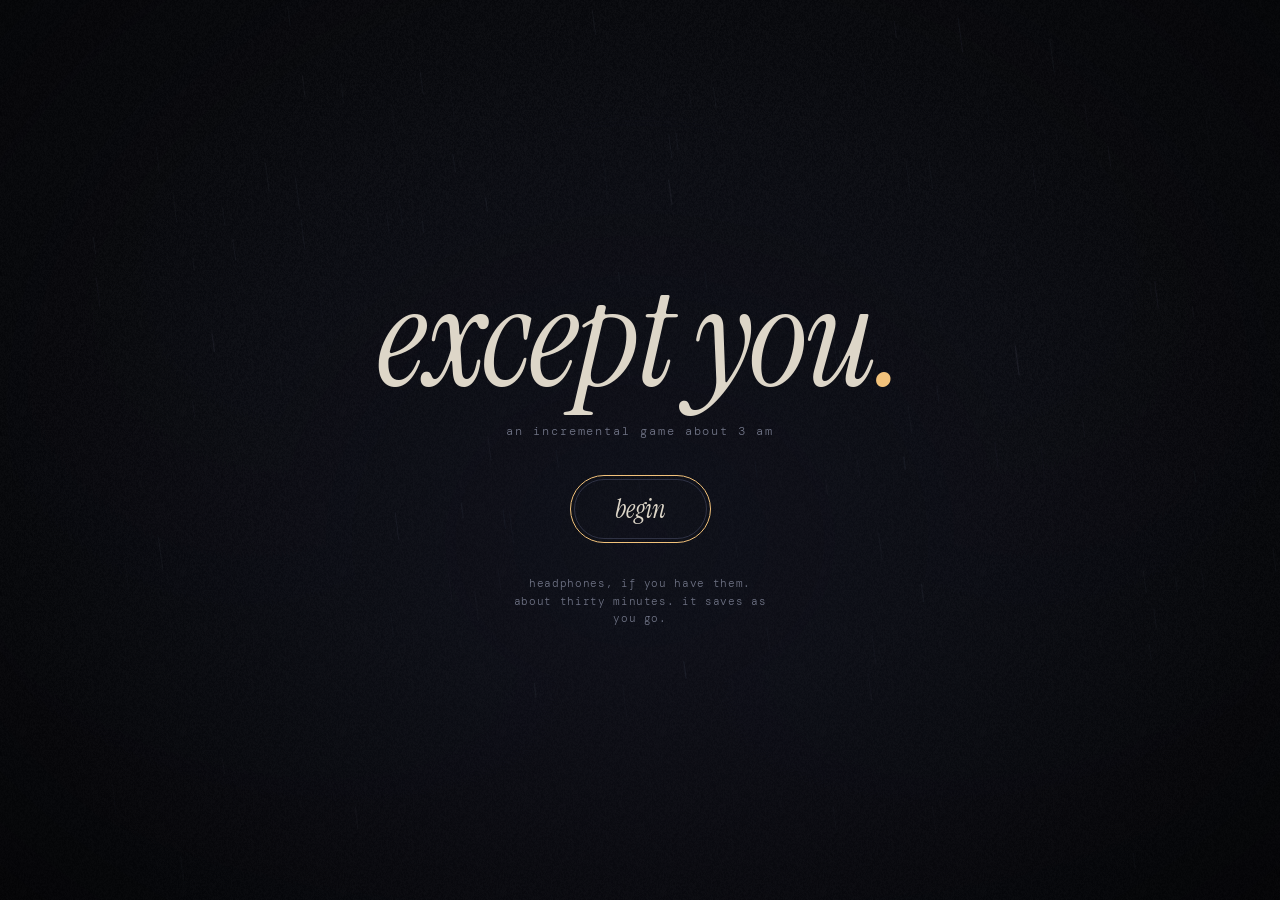
==== index.html @ 3e585eaa "Add "except you.", an incremental game about 3 am A story-driven incremental in four acts across one" ====
<!doctype html>
<html lang="en">
<head>
<meta charset="utf-8">
<meta name="viewport" content="width=device-width, initial-scale=1, viewport-fit=cover">
<!-- build:head -->
<title>except you.</title>
<meta name="claude:viewport-fit-sides" content="cover">
<meta name="description" content="an incremental game about 3 am, the building across the street, and trying to get back to silence.">
<meta name="theme-color" content="#07080d">
<link rel="preconnect" href="https://fonts.googleapis.com">
<link rel="preconnect" href="https://fonts.gstatic.com" crossorigin>
<link rel="stylesheet" href="https://fonts.googleapis.com/css2?family=DM+Mono:wght@300;400;500&family=Instrument+Serif:ital@0;1&family=Spectral:ital,wght@0,300;0,400;1,300;1,400&display=swap">
<link rel="stylesheet" href="css/style.css">
<!-- /build:head -->
</head>
<body>
<!-- build:body -->
<canvas id="bg" aria-hidden="true"></canvas>
<div id="drift" aria-hidden="true"></div>
<div class="vignette" aria-hidden="true"></div>

<div id="app" class="app" hidden>
  <header class="topbar">
    <div class="clock" id="clock">3:07 am</div>
    <div class="mini" id="mini" aria-hidden="true"></div>
    <div class="top-actions">
      <button type="button" id="btn-sound" class="quiet-btn" aria-pressed="true">sound on</button>
      <button type="button" id="btn-menu" class="quiet-btn" aria-expanded="false" aria-controls="menu">menu</button>
    </div>
  </header>

  <main class="stage" id="stage">
    <section class="panel panel-mind" id="panel-mind" aria-label="your head">
      <div class="counter" id="counter" hidden>
        <div class="count-num" id="count">0</div>
        <div class="count-label"><span id="count-label">thoughts</span><span class="rate" id="rate"></span></div>
        <div class="sub-counts">
          <span class="sub-count longing" id="longing-count" hidden></span>
          <span class="sub-count quiet" id="quiet-count" hidden></span>
        </div>
      </div>

      <div class="actions">
        <button type="button" id="main-btn" class="main-btn">stare at the ceiling</button>
        <button type="button" id="breath" class="breath" hidden aria-label="hold to breathe in, let go to breathe out">
          <span class="breath-ring" aria-hidden="true"></span>
          <span class="breath-core" aria-hidden="true"></span>
          <span class="breath-text" id="breath-text">hold</span>
        </button>
        <p class="breath-hint" id="breath-hint" hidden>hold to breathe in. let go to breathe out.</p>
      </div>

      <div class="whisper-slot" id="whisper-slot"></div>
      <div class="choice" id="choice" hidden></div>

      <ol class="log" id="log" aria-live="polite"></ol>

      <div class="kept-wrap" id="kept-wrap" hidden>
        <button type="button" class="kept-btn" id="kept-btn" aria-expanded="false" aria-controls="kept-list">kept · 0</button>
        <ul class="kept-list" id="kept-list" hidden></ul>
      </div>
    </section>

    <section class="panel panel-window" id="panel-window" hidden aria-label="across the street">
      <div class="panel-head">
        <h2>across the street</h2>
        <span class="panel-meta" id="window-meta"></span>
      </div>
      <div class="building-wrap" id="building-wrap">
        <canvas id="building"></canvas>
        <div class="win-hits" id="win-hits"></div>
      </div>
      <div class="window-caption" id="win-caption">
        <p class="cap-id" id="cap-id"></p>
        <p class="cap-text" id="cap-text">some of the lights are still on.</p>
        <div class="cap-actions" id="cap-actions"></div>
      </div>
    </section>

    <section class="panel panel-habits" id="panel-habits" hidden aria-label="habits">
      <div class="panel-head">
        <h2 id="habits-title">habits</h2>
        <span class="panel-meta" id="habits-sub">things you do instead of sleeping</span>
      </div>
      <div class="upgrades" id="upgrades"></div>
      <div class="gens" id="gens"></div>
    </section>
  </main>

  <nav class="tabs" id="tabs" hidden aria-label="views">
    <button type="button" data-tab="mind" class="tab is-on">your head</button>
    <button type="button" data-tab="window" class="tab" hidden>the window</button>
    <button type="button" data-tab="habits" class="tab">habits</button>
  </nav>
</div>

<div id="pops" aria-hidden="true"></div>
<div id="floaters"></div>
<div id="toasts" aria-live="polite"></div>

<div id="menu" class="menu" hidden>
  <button type="button" class="menu-item" id="m-sound">sound: on</button>
  <button type="button" class="menu-item" id="m-motion">fewer effects: off</button>
  <button type="button" class="menu-item" id="m-reset">start over</button>
  <div class="menu-confirm" id="m-confirm" hidden>
    <p>forget this whole night?</p>
    <div class="menu-row">
      <button type="button" class="menu-item danger" id="m-reset-yes">yes, forget it</button>
      <button type="button" class="menu-item" id="m-reset-no">no</button>
    </div>
  </div>
  <p class="menu-note">your night saves itself, in this browser only.</p>
</div>

<div id="cinema" class="cinema" hidden>
  <canvas id="cinema-canvas" class="cinema-canvas"></canvas>
  <div class="cinema-inner">
    <div class="cinema-text" id="cinema-text"></div>
    <div class="cinema-choices" id="cinema-choices"></div>
  </div>
  <p class="cinema-skip" id="cinema-skip">tap to continue</p>
</div>

<div id="title" class="title-screen">
  <div class="title-inner">
    <h1 class="title-word">except you<span class="title-dot">.</span></h1>
    <p class="title-sub">an incremental game about 3 am</p>
    <div class="title-actions">
      <button type="button" class="title-btn" id="t-begin">begin</button>
      <button type="button" class="title-btn" id="t-continue" hidden>keep going</button>
      <button type="button" class="title-link" id="t-new" hidden>start the night over</button>
      <div class="menu-confirm" id="t-confirm" hidden>
        <p>forget the night you were in the middle of?</p>
        <div class="menu-row">
          <button type="button" class="menu-item danger" id="t-new-yes">yes, start over</button>
          <button type="button" class="menu-item" id="t-new-no">no</button>
        </div>
      </div>
    </div>
    <p class="title-note">headphones, if you have them. about thirty minutes. it saves as you go.</p>
  </div>
</div>

<!-- build:scripts -->
<script src="js/data.js"></script>
<script src="js/audio.js"></script>
<script src="js/visuals.js"></script>
<script src="js/game.js"></script>
<!-- /build:scripts -->
<!-- /build:body -->
</body>
</html>
---- css/style.css ----
/* except you.
   layout: a dark bedroom at 3 am. one column for your head, one for the window,
   one for the habits. on a phone, you flip between them like you flip between apps. */
:root {
  color-scheme: dark;
  /* the room */
  --night: #07080d;
  --night-2: #0c0e16;
  --line: #1a1d29;
  --ghost: #2f3244;
  /* words */
  --ink: #ddd6c8;
  --ink-soft: #a9a396;
  --dim: #6e7284;
  --whisper: #9aa1c4;
  /* light sources */
  --window: #f2c27b;
  --phone: #a9bcff;
  --wound: #d65a52;
  --dawn: #f3b79c;

  --display: "Instrument Serif", "Iowan Old Style", "Palatino Linotype", Palatino, Georgia, serif;
  --serif: "Spectral", "Iowan Old Style", "Palatino Linotype", Georgia, serif;
  --mono: "DM Mono", ui-monospace, "SF Mono", Menlo, Consolas, monospace;
  --ui: -apple-system, BlinkMacSystemFont, "Segoe UI", Roboto, "Helvetica Neue", Arial, sans-serif;

  --loud: 0;
  --dawn-amt: 0;
}

html, body { height: 100%; }
[hidden] { display: none !important; }
.sr { position: absolute; width: 1px; height: 1px; padding: 0; margin: -1px; overflow: hidden; clip: rect(0 0 0 0); white-space: nowrap; border: 0; }
body {
  margin: 0;
  background-color: var(--night);
  background-image:
    linear-gradient(to top,
      rgb(243 183 156 / calc(var(--dawn-amt) * 0.2)),
      rgb(132 116 178 / calc(var(--dawn-amt) * 0.1)) 45%,
      rgb(7 8 13 / 0) 80%);
  color: var(--ink);
  font-family: var(--serif);
  font-weight: 300;
  font-size: 16px;
  overflow: hidden;
  -webkit-font-smoothing: antialiased;
  -webkit-tap-highlight-color: transparent;
}
button { font: inherit; color: inherit; }
button:focus-visible, [tabindex]:focus-visible { outline: 1px solid var(--window); outline-offset: 3px; }
h1, h2, p { margin: 0; }

#bg { position: fixed; inset: 0; z-index: 0; pointer-events: none; }
.vignette {
  position: fixed; inset: 0; z-index: 1; pointer-events: none;
  background: radial-gradient(ellipse at 50% 45%, rgb(0 0 0 / 0) 40%, rgb(0 0 0 / 0.55) 100%);
}
#drift { position: fixed; inset: 0; z-index: 1; pointer-events: none; overflow: hidden; }
.frag {
  position: absolute;
  font-family: var(--display);
  font-style: italic;
  color: var(--ink);
  white-space: nowrap;
  opacity: 0;
  filter: blur(0.7px);
  animation: drift var(--dur) linear forwards;
}
.frag-loud { color: var(--wound); filter: blur(0.3px); }
@keyframes drift {
  0% { opacity: 0; transform: translate(0, 0); }
  15% { opacity: var(--o); }
  80% { opacity: var(--o); }
  100% { opacity: 0; transform: translate(var(--dx), var(--dy)); }
}

/* -------------------------------------------------------------- */
/*  the app                                                        */
/* -------------------------------------------------------------- */
.app {
  position: relative;
  z-index: 2;
  height: 100%;
  display: flex;
  flex-direction: column;
  padding-left: max(16px, env(safe-area-inset-left, 0px));
  padding-right: max(16px, env(safe-area-inset-right, 0px));
  animation: fade-in 2.4s ease both;
}
@keyframes fade-in { from { opacity: 0; } to { opacity: 1; } }

.topbar {
  display: flex;
  align-items: center;
  gap: 16px;
  padding-block: 14px 10px;
  font-family: var(--mono);
  font-size: 12px;
  letter-spacing: 0.08em;
  color: var(--dim);
}
.clock { color: var(--ink-soft); min-width: 7ch; font-variant-numeric: tabular-nums; }
.clock.stuck { animation: stuck 3.2s ease-in-out infinite; }
@keyframes stuck { 50% { opacity: 0.45; } }
.mini { flex: 1; min-width: 0; text-align: center; font-size: 11px; letter-spacing: 0.03em; line-height: 1.35; color: var(--ink-soft); font-variant-numeric: tabular-nums; opacity: 0; transition: opacity 0.4s; }
.top-actions { margin-left: auto; display: flex; gap: 6px; }
.quiet-btn {
  background: none; border: 0; padding: 6px 8px; cursor: pointer;
  font-family: var(--mono); font-size: 12px; letter-spacing: 0.08em; color: var(--dim);
  border-radius: 6px;
}
.quiet-btn:hover { color: var(--ink); }

.stage {
  flex: 1;
  min-height: 0;
  width: 100%;
  margin-inline: auto;
  display: grid;
  grid-template-columns: minmax(0, 560px);
  justify-content: center;
  column-gap: 56px;
}
.app.has-habits .stage { grid-template-columns: minmax(0, 1fr) minmax(0, 1fr); max-width: 980px; }
.app.has-habits.has-window .stage {
  grid-template-columns: minmax(0, 0.95fr) minmax(0, 1.1fr) minmax(0, 0.95fr);
  max-width: 1380px;
  column-gap: 44px;
}
.panel {
  min-width: 0;
  min-height: 0;
  overflow-y: auto;
  overscroll-behavior: contain;
  padding-block: 8px 48px;
  scrollbar-width: thin;
  scrollbar-color: var(--ghost) transparent;
}
.panel.reveal { animation: fade-in 1.6s ease both; }
.panel-head {
  display: flex; align-items: baseline; justify-content: space-between; gap: 12px;
  padding-bottom: 12px;
  border-bottom: 1px solid var(--line);
  margin-bottom: 4px;
}
.panel-head h2 {
  font-family: var(--display); font-style: italic; font-weight: 400;
  font-size: 24px; color: var(--ink); text-wrap: balance;
}
.panel-meta { font-family: var(--mono); font-size: 11px; letter-spacing: 0.06em; color: var(--dim); text-align: right; }

/* -------------------------------------------------------------- */
/*  your head                                                      */
/* -------------------------------------------------------------- */
.panel-mind { display: flex; flex-direction: column; align-items: stretch; }
.counter { text-align: center; padding-top: 18px; animation: fade-in 2s ease both; }
.count-num {
  font-family: var(--display);
  font-size: clamp(46px, 6.4vw, 68px);
  line-height: 1;
  color: var(--ink);
  font-variant-numeric: tabular-nums;
  overflow-wrap: anywhere;
  text-shadow:
    calc(var(--loud) * 3px) 0 rgb(214 90 82 / calc(var(--loud) * 0.6)),
    calc(var(--loud) * -3px) 0 rgb(120 190 255 / calc(var(--loud) * 0.4));
}
.count-label {
  display: flex; justify-content: center; gap: 12px; margin-top: 8px;
  font-family: var(--mono); font-size: 12px; letter-spacing: 0.1em; color: var(--dim);
}
.rate { color: var(--ink-soft); font-variant-numeric: tabular-nums; }
.sub-counts { display: flex; justify-content: center; gap: 18px; margin-top: 10px; min-height: 0; }
.sub-count { font-family: var(--mono); font-size: 12px; letter-spacing: 0.08em; font-variant-numeric: tabular-nums; }
.sub-count.longing { color: var(--window); }
.sub-count.quiet { color: var(--dawn); }

.actions { display: flex; flex-direction: column; align-items: center; gap: 14px; padding-block: 28px 10px; }
.main-btn {
  font-family: var(--display);
  font-style: italic;
  font-size: 25px;
  line-height: 1.1;
  padding: 16px 34px;
  min-height: 60px;
  color: var(--ink);
  background: rgb(255 255 255 / 0.015);
  border: 1px solid var(--ghost);
  border-radius: 999px;
  cursor: pointer;
  transition: border-color 0.4s, box-shadow 0.6s, transform 0.08s, color 0.4s;
  user-select: none; -webkit-user-select: none;
  touch-action: manipulation;
  max-width: 100%;
}
.main-btn:hover { border-color: #4a4e66; box-shadow: 0 0 48px rgb(169 188 255 / 0.07); }
.main-btn:active { transform: scale(0.975); }
.main-btn.pulse { animation: pulse 2.6s ease-in-out infinite; }
@keyframes pulse { 50% { box-shadow: 0 0 36px rgb(242 194 123 / 0.12); border-color: #575a72; } }
.main-btn.loud {
  color: #f1d9d4;
  border-color: rgb(214 90 82 / 0.5);
  text-shadow: 2px 0 rgb(214 90 82 / 0.6), -2px 0 rgb(120 190 255 / 0.4);
}

.breath {
  position: relative;
  width: 172px; height: 172px;
  border-radius: 50%;
  border: 0; background: none; padding: 0;
  cursor: pointer;
  display: grid; place-items: center;
  touch-action: none;
  user-select: none; -webkit-user-select: none; -webkit-touch-callout: none;
  animation: fade-in 3s ease both;
}
.breath-ring { position: absolute; inset: 0; border-radius: 50%; border: 1px solid var(--ghost); }
.breath-core {
  position: absolute; inset: 0; border-radius: 50%;
  background: radial-gradient(circle, rgb(243 183 156 / 0.32), rgb(243 183 156 / 0.06) 62%, rgb(243 183 156 / 0) 72%);
  transform: scale(var(--b, 0.34));
  transition: transform var(--bt, 3s) cubic-bezier(0.37, 0, 0.3, 1);
}
.breath-text { position: relative; font-family: var(--display); font-style: italic; font-size: 23px; color: var(--ink); pointer-events: none; }
.breath.resting { cursor: default; }
.breath-hint { font-family: var(--mono); font-size: 11px; letter-spacing: 0.08em; color: var(--dim); text-align: center; }

.whisper-slot { min-height: 34px; display: flex; justify-content: center; align-items: center; padding-inline: 8px; }
.whisper {
  font-family: var(--serif); font-style: italic; font-weight: 300;
  font-size: 15px;
  color: var(--whisper);
  background: none; border: 0; padding: 6px 10px; border-radius: 6px;
  cursor: pointer;
  opacity: 0;
  text-align: center;
  animation: whisper var(--wdur, 9s) ease-in-out forwards;
}
.whisper:hover, .whisper:focus-visible { color: #d6dbf5; }
.whisper.kept { animation: none; opacity: 0.9; color: #d6dbf5; transition: opacity 2.5s 1s; }
.whisper.kept.gone { opacity: 0; }
@keyframes whisper { 0% { opacity: 0; } 25% { opacity: var(--wpeak, 0.42); } 70% { opacity: var(--wpeak, 0.42); } 100% { opacity: 0; } }

.choice { display: flex; flex-direction: column; gap: 10px; align-items: center; padding-block: 8px 14px; }
.choice-btn, .cap-btn {
  font-family: var(--serif); font-style: italic; font-size: 16px;
  background: none; color: var(--ink);
  border: 1px solid var(--ghost); border-radius: 999px;
  padding: 9px 20px; cursor: pointer;
  transition: border-color 0.3s, background 0.3s;
}
.choice-btn:hover, .cap-btn:hover:not([aria-disabled="true"]) { border-color: var(--dawn); background: rgb(243 183 156 / 0.05); }
.cap-btn[aria-disabled="true"] { opacity: 0.45; cursor: default; }
.choice-row { display: flex; flex-wrap: wrap; gap: 10px; justify-content: center; }

/* the phone, when someone real texts */
.chat {
  width: min(330px, 100%);
  background: rgb(18 20 30 / 0.9);
  border: 1px solid var(--line);
  border-radius: 20px;
  padding: 14px 12px 12px;
  font-family: var(--ui);
  font-size: 14.5px;
  display: flex; flex-direction: column; gap: 6px;
  animation: fade-in 1s ease both;
}
.chat-head { text-align: center; font-size: 11px; color: var(--dim); letter-spacing: 0.02em; padding-bottom: 6px; }
.chat-head b { display: block; font-weight: 600; color: var(--ink); font-size: 13px; }
.bubble { max-width: 82%; padding: 8px 12px; border-radius: 18px; line-height: 1.35; animation: fade-in 0.6s ease both; }
.bubble.them { align-self: flex-start; background: #2a2c38; color: #eceaf4; border-bottom-left-radius: 6px; }
.bubble.you { align-self: flex-end; background: #3f63d6; color: #fff; border-bottom-right-radius: 6px; }
.bubble.typing { color: var(--dim); letter-spacing: 0.2em; }
.chat .choice-row { padding-top: 6px; }
.chat .choice-btn { font-family: var(--ui); font-style: normal; font-size: 13.5px; padding: 7px 14px; border-color: #3f63d6; color: #cfdaff; }

.log {
  list-style: none; margin: 0; padding: 12px 4px 0;
  display: flex; flex-direction: column; gap: 12px;
  max-width: 62ch; align-self: center; width: 100%;
}
.log li { font-size: 16.5px; line-height: 1.55; color: var(--ink); transition: opacity 1s; }
.log li:nth-child(2) { opacity: 0.8; }
.log li:nth-child(3) { opacity: 0.64; }
.log li:nth-child(4) { opacity: 0.5; }
.log li:nth-child(5) { opacity: 0.4; }
.log li:nth-child(n+6) { opacity: 0.3; }
.log li:nth-child(n+12) { opacity: 0.18; }
.log .sys { font-family: var(--mono); font-size: 12px; letter-spacing: 0.06em; color: var(--dim); }
.log .voice {
  color: #e8a39b; font-style: italic;
  text-shadow: 1.5px 0 rgb(214 90 82 / 0.45), -1.5px 0 rgb(120 190 255 / 0.3);
}
.log .quiet { color: var(--dawn); font-style: italic; }
.log .window { color: #ecd3ac; font-style: italic; }
.log .big { font-family: var(--display); font-style: italic; font-size: 26px; line-height: 1.2; }
.log .caret::after { content: "▍"; opacity: 0.4; margin-left: 2px; font-style: normal; }

.kept-wrap { align-self: center; text-align: center; padding-top: 22px; }
.kept-btn {
  background: none; border: 0; cursor: pointer; padding: 6px 8px;
  font-family: var(--mono); font-size: 11px; letter-spacing: 0.1em; color: var(--whisper); opacity: 0.7;
}
.kept-btn:hover { opacity: 1; }
.kept-list { list-style: none; margin: 8px 0 0; padding: 0; display: flex; flex-direction: column; gap: 6px; }
.kept-list li { font-style: italic; font-size: 14.5px; color: var(--whisper); }

/* -------------------------------------------------------------- */
/*  habits                                                         */
/* -------------------------------------------------------------- */
.upgrades { display: flex; flex-wrap: wrap; gap: 8px; padding-block: 12px; }
.upgrades:empty { display: none; }
.up {
  display: inline-flex; align-items: baseline; gap: 8px;
  background: none; border: 1px solid var(--ghost); border-radius: 999px;
  padding: 6px 12px; cursor: pointer;
  font-family: var(--serif); font-style: italic; font-size: 14px; color: var(--ink-soft);
  transition: border-color 0.3s, color 0.3s, opacity 0.3s;
  animation: fade-in 1s ease both;
  text-align: left;
}
.up-cost { font-family: var(--mono); font-style: normal; font-size: 11px; color: var(--dim); }
.up.can { border-color: rgb(242 194 123 / 0.45); color: var(--ink); }
.up.can:hover { border-color: var(--window); }
.up.poor { opacity: 0.5; cursor: default; }
.up.story {
  width: 100%; justify-content: space-between;
  padding: 12px 18px; font-family: var(--display); font-size: 21px;
  border-color: rgb(242 194 123 / 0.35);
}
.up.story.can { border-color: var(--window); box-shadow: 0 0 28px rgb(242 194 123 / 0.12); animation: pulse 2.6s ease-in-out infinite; }
.up.story.stop { border-color: rgb(214 90 82 / 0.5); color: #f0cfcb; }
.up.story.stop.can { border-color: var(--wound); box-shadow: 0 0 28px rgb(214 90 82 / 0.2); }
.up.story.final { font-size: 28px; letter-spacing: 0.02em; }

.gens { display: flex; flex-direction: column; }
.gen {
  display: grid;
  grid-template-columns: minmax(0, 1fr) auto;
  column-gap: 14px;
  row-gap: 2px;
  text-align: left;
  width: 100%;
  padding: 13px 2px;
  background: none;
  border: 0;
  border-top: 1px solid var(--line);
  cursor: pointer;
  animation: fade-in 1.2s ease both;
  transition: opacity 0.3s;
}
.gen:first-child { border-top: 0; }
.gen-name { font-size: 17px; font-weight: 400; color: var(--ink); line-height: 1.3; }
.gen-count {
  grid-row: 1 / span 3; grid-column: 2;
  align-self: center;
  font-family: var(--display); font-size: 30px; color: var(--ink-soft);
  font-variant-numeric: tabular-nums;
  min-width: 2ch; text-align: right;
}
.gen-desc { font-style: italic; font-size: 14px; line-height: 1.45; color: var(--dim); }
.gen-cost { font-family: var(--mono); font-size: 11px; letter-spacing: 0.05em; color: var(--dim); padding-top: 4px; font-variant-numeric: tabular-nums; }
.gen-cost b { font-weight: 400; color: var(--ink-soft); }
.gen.poor { opacity: 0.42; cursor: default; }
.gen:hover:not(.poor) .gen-name { color: #fff; }
.gen.voice { cursor: default; }
.gen.voice .gen-name { color: #e8a39b; }
.gen.voice .gen-count { color: var(--wound); }
.gen.release .gen-name { color: var(--dawn); }
.gen.release.poor { opacity: 0.5; }
.gen.locked { opacity: 0.3; cursor: default; }
.gen.gone { animation: let-go 2.4s ease forwards; pointer-events: none; }
@keyframes let-go { to { opacity: 0; transform: translateY(-6px); filter: blur(4px); } }
.gen.shake, .up.shake { animation: nope 0.3s; }
@keyframes nope { 25% { transform: translateX(-3px); } 75% { transform: translateX(3px); } }

/* -------------------------------------------------------------- */
/*  the window                                                     */
/* -------------------------------------------------------------- */
.building-wrap {
  position: relative;
  width: 100%;
  max-width: 100%;
  aspect-ratio: 4 / 4.6;
  max-height: 64vh;
  margin: 12px auto 0;
  border-radius: 4px;
  overflow: hidden;
}
.building-wrap canvas { position: absolute; inset: 0; width: 100%; height: 100%; display: block; }
.win-hits { position: absolute; inset: 0; }
.building-wrap.curtained::after {
  content: ""; position: absolute; inset: 0; pointer-events: none;
  background:
    repeating-linear-gradient(90deg, rgb(255 255 255 / 0.018) 0 14px, rgb(0 0 0 / 0.12) 14px 28px),
    linear-gradient(180deg, rgb(26 22 30 / 0.94), rgb(16 14 20 / 0.97));
  animation: fade-in 2.4s ease both;
}
.win-hit {
  position: absolute; background: none; border: 0; padding: 0; cursor: pointer; border-radius: 2px;
}
.win-hit[aria-disabled="true"] { cursor: default; }
.win-hit.new::after {
  content: ""; position: absolute; top: -6px; right: -6px; width: 6px; height: 6px; border-radius: 50%;
  background: var(--window); box-shadow: 0 0 10px var(--window);
  animation: pulse-dot 1.8s ease-in-out infinite;
}
@keyframes pulse-dot { 50% { opacity: 0.3; } }
.window-caption { padding-top: 14px; min-height: 140px; }
.cap-id { font-family: var(--mono); font-size: 11px; letter-spacing: 0.1em; color: var(--dim); min-height: 1.4em; }
.cap-text { font-style: italic; font-size: 17px; line-height: 1.55; color: #ecd3ac; padding-top: 4px; text-wrap: pretty; }
.cap-actions { display: flex; flex-wrap: wrap; gap: 8px; padding-top: 14px; }
.cap-btn { font-size: 15px; padding: 8px 16px; }
.cap-btn .up-cost { margin-left: 6px; }

/* -------------------------------------------------------------- */
/*  the phone, the floaters, the pops                              */
/* -------------------------------------------------------------- */
#toasts {
  position: fixed; z-index: 50;
  top: calc(env(safe-area-inset-top, 0px) + 10px);
  left: 50%; transform: translateX(-50%);
  width: min(380px, calc(100% - 32px));
  display: flex; flex-direction: column; gap: 8px;
  pointer-events: none;
}
.toast {
  pointer-events: auto;
  text-align: left;
  width: 100%;
  background: rgb(30 32 44 / 0.82);
  -webkit-backdrop-filter: blur(18px) saturate(1.3);
  backdrop-filter: blur(18px) saturate(1.3);
  border: 1px solid rgb(255 255 255 / 0.06);
  border-radius: 18px;
  padding: 10px 14px 12px;
  font-family: var(--ui);
  color: #eef0f8;
  cursor: pointer;
  box-shadow: 0 12px 40px rgb(0 0 0 / 0.45);
  animation: toast-in 0.5s cubic-bezier(0.2, 0.8, 0.2, 1) both;
}
.toast.out { animation: toast-out 0.45s ease forwards; }
.toast.loud { background: rgb(44 22 26 / 0.85); }
@keyframes toast-in { from { opacity: 0; transform: translateY(-16px) scale(0.98); } }
@keyframes toast-out { to { opacity: 0; transform: translateY(-14px); } }
.toast-head { display: flex; align-items: center; gap: 7px; font-size: 11.5px; color: rgb(238 240 248 / 0.55); }
.toast-icon {
  width: 17px; height: 17px; border-radius: 5px; flex: none;
  background: linear-gradient(135deg, #f2a37b, #c45e9b 55%, #6b5ad6);
}
.toast-icon.msg { background: linear-gradient(180deg, #67e07b, #2fb550); }
.toast-app { text-transform: uppercase; letter-spacing: 0.06em; }
.toast-time { margin-left: auto; }
.toast-body { margin-top: 4px; font-size: 14px; line-height: 1.35; }
.toast-body b { font-weight: 600; }

#floaters { position: fixed; inset: 0; z-index: 40; pointer-events: none; overflow: hidden; }
.floater {
  position: absolute;
  pointer-events: auto;
  background: none; border: 0; padding: 4px 8px; cursor: pointer;
  font-family: var(--display); font-style: italic;
  color: #eaa59d;
  white-space: nowrap;
  text-shadow: 2px 0 rgb(214 90 82 / 0.55), -2px 0 rgb(120 190 255 / 0.35);
  animation: float-across var(--fdur, 14s) linear forwards;
}
.floater.popped { animation: popped 0.5s ease forwards; pointer-events: none; }
@keyframes float-across {
  0% { opacity: 0; transform: translate(0, 0); }
  10% { opacity: 0.9; }
  85% { opacity: 0.9; }
  100% { opacity: 0; transform: translate(var(--fx), var(--fy)); }
}
@keyframes popped { to { opacity: 0; transform: scale(1.4); filter: blur(6px); } }

#pops { position: fixed; inset: 0; z-index: 45; pointer-events: none; }
.pop {
  position: absolute;
  font-family: var(--mono); font-size: 12px; color: var(--ink-soft);
  animation: rise 1.1s ease-out forwards;
  white-space: nowrap;
}
.pop.quiet { color: var(--dawn); }
.pop.longing { color: var(--window); }
@keyframes rise { from { opacity: 0.9; transform: translate(-50%, 0); } to { opacity: 0; transform: translate(-50%, -44px); } }

/* -------------------------------------------------------------- */
/*  menu                                                           */
/* -------------------------------------------------------------- */
.menu {
  position: fixed; z-index: 60;
  top: calc(env(safe-area-inset-top, 0px) + 48px);
  right: max(16px, env(safe-area-inset-right, 0px));
  width: min(260px, calc(100% - 32px));
  background: rgb(12 13 20 / 0.97);
  border: 1px solid var(--line);
  border-radius: 14px;
  padding: 8px;
  display: flex; flex-direction: column; gap: 2px;
  box-shadow: 0 18px 48px rgb(0 0 0 / 0.5);
}
.menu-item {
  text-align: left; background: none; border: 0; border-radius: 8px; padding: 10px 12px; cursor: pointer;
  font-family: var(--mono); font-size: 12px; letter-spacing: 0.06em; color: var(--ink-soft);
}
.menu-item:hover { background: rgb(255 255 255 / 0.04); color: var(--ink); }
.menu-item.danger { color: #eaa59d; }
.menu-confirm { padding: 8px 12px; }
.menu-confirm p { font-style: italic; font-size: 15px; color: var(--ink); padding-bottom: 6px; }
.menu-row { display: flex; gap: 6px; flex-wrap: wrap; }
.menu-note { font-family: var(--mono); font-size: 10.5px; letter-spacing: 0.04em; color: var(--dim); padding: 8px 12px 4px; line-height: 1.5; }

/* -------------------------------------------------------------- */
/*  the moments                                                    */
/* -------------------------------------------------------------- */
.cinema {
  position: fixed; inset: 0; z-index: 80;
  background: rgb(3 3 6 / 0.96);
  display: grid; place-items: center;
  padding-left: max(16px, env(safe-area-inset-left, 0px));
  padding-right: max(16px, env(safe-area-inset-right, 0px));
  padding-block: calc(env(safe-area-inset-top, 0px) + 24px) calc(env(safe-area-inset-bottom, 0px) + 24px);
  animation: fade-in 1.4s ease both;
  cursor: default;
  overflow-y: auto;
}
.cinema.out { animation: fade-out 1.6s ease forwards; }
.cinema.white { background: rgb(3 3 6 / 0.96); }
.cinema.black { background: #000; }
.cinema.clear { background: rgb(3 3 6 / 0.55); }
@keyframes fade-out { to { opacity: 0; } }
.cinema-canvas { position: absolute; inset: 0; width: 100%; height: 100%; opacity: 0; transition: opacity 3s ease; pointer-events: none; }
.cinema-canvas.on { opacity: 0.62; }
.cinema-canvas.on ~ .cinema-inner .c-line { text-shadow: 0 0 24px rgb(0 0 0 / 0.95), 0 0 60px rgb(0 0 0 / 0.8); }
.cinema-canvas.on ~ .cinema-inner::before {
  content: ""; position: absolute; inset: -40% -20%; z-index: -1; pointer-events: none;
  background: radial-gradient(ellipse at center, rgb(3 3 6 / 0.72), rgb(3 3 6 / 0) 65%);
}
.cinema-inner { position: relative; width: min(640px, 100%); text-align: center; display: flex; flex-direction: column; align-items: center; gap: 28px; }
.cinema-text { display: flex; flex-direction: column; gap: 14px; align-items: center; }
.c-line {
  font-size: clamp(18px, 2.3vw, 23px);
  line-height: 1.55;
  color: var(--ink);
  max-width: 34ch;
  text-wrap: balance;
  opacity: 0;
  filter: blur(8px);
  transition: opacity 1.8s ease, filter 1.8s ease;
}
.c-line.on { opacity: 1; filter: blur(0); }
.c-line.dim { color: var(--dim); }
.c-line.whisper-line { color: var(--whisper); font-style: italic; }
.c-line.voice { color: #eaa59d; font-style: italic; }
.c-line.warm { color: var(--dawn); font-style: italic; }
.c-big {
  font-family: var(--display); font-style: italic; font-weight: 400;
  font-size: clamp(42px, 8.4vw, 92px);
  line-height: 1.04;
  letter-spacing: -0.01em;
  max-width: 16ch;
}
.c-mono { font-family: var(--mono); font-size: 12px; letter-spacing: 0.12em; color: var(--dim); }
.c-typed { white-space: pre-wrap; }
.c-typed .strike { text-decoration: line-through; text-decoration-thickness: 2px; text-decoration-color: var(--dawn); color: var(--dim); }
.cinema-choices { display: flex; flex-wrap: wrap; gap: 12px; justify-content: center; }
.cinema-choices .choice-btn { font-size: 18px; padding: 11px 24px; animation: fade-in 1.4s ease both; }
.cinema-skip {
  position: absolute; left: 0; right: 0; bottom: calc(env(safe-area-inset-bottom, 0px) + 18px);
  text-align: center; font-family: var(--mono); font-size: 10.5px; letter-spacing: 0.14em; color: var(--ghost);
  pointer-events: none;
}

.wrapped {
  width: min(420px, 100%);
  text-align: left;
  border-top: 1px solid var(--ghost);
  border-bottom: 1px solid var(--ghost);
  padding-block: 18px;
  display: grid; grid-template-columns: minmax(0, 1fr) auto; column-gap: 18px; row-gap: 9px;
  font-family: var(--mono); font-size: 12px; letter-spacing: 0.04em; color: var(--dim);
  opacity: 0; transition: opacity 2s;
}
.wrapped.on { opacity: 1; }
.wrapped .k { min-width: 0; }
.wrapped .v { color: var(--ink); text-align: right; font-variant-numeric: tabular-nums; }
.wrapped .head { grid-column: 1 / -1; font-family: var(--display); font-style: italic; font-size: 26px; letter-spacing: 0; color: var(--ink); padding-bottom: 4px; }
.end-actions { display: flex; flex-wrap: wrap; gap: 12px; justify-content: center; opacity: 0; transition: opacity 2s; }
.end-actions.on { opacity: 1; }
.end-note { font-family: var(--mono); font-size: 11px; letter-spacing: 0.04em; line-height: 1.6; color: var(--dim); max-width: 46ch; opacity: 0; transition: opacity 3s; }
.end-note.on { opacity: 1; }

/* -------------------------------------------------------------- */
/*  title                                                          */
/* -------------------------------------------------------------- */
.title-screen {
  position: fixed; inset: 0; z-index: 90;
  display: grid; place-items: center;
  padding-left: max(16px, env(safe-area-inset-left, 0px));
  padding-right: max(16px, env(safe-area-inset-right, 0px));
  padding-block: 24px;
  background: radial-gradient(ellipse at 50% 60%, rgb(20 22 36 / 0.5), rgb(7 8 13 / 0) 70%);
}
.title-screen.out { animation: fade-out 1.8s ease forwards; pointer-events: none; }
.title-inner { text-align: center; display: flex; flex-direction: column; align-items: center; gap: 18px; }
.title-word {
  font-family: var(--display); font-style: italic; font-weight: 400;
  font-size: clamp(64px, 15vw, 140px);
  line-height: 0.95;
  letter-spacing: -0.015em;
  color: var(--ink);
  animation: title-in 3.2s ease both;
}
@keyframes title-in { from { opacity: 0; filter: blur(14px); } to { opacity: 1; filter: blur(0); } }
.title-dot { color: var(--window); animation: blink 3.4s ease-in-out infinite 3s; }
@keyframes blink { 50% { opacity: 0.25; } }
.title-sub { font-family: var(--mono); font-size: 12px; letter-spacing: 0.16em; color: var(--dim); animation: fade-in 2s ease 1.2s both; }
.title-actions { display: flex; flex-direction: column; align-items: center; gap: 10px; padding-top: 22px; animation: fade-in 2s ease 1.8s both; }
.title-btn {
  font-family: var(--display); font-style: italic; font-size: 26px;
  background: none; color: var(--ink);
  border: 1px solid var(--ghost); border-radius: 999px;
  padding: 12px 40px; cursor: pointer;
  transition: border-color 0.4s, box-shadow 0.6s;
}
.title-btn:hover { border-color: var(--window); box-shadow: 0 0 40px rgb(242 194 123 / 0.1); }
.title-link {
  background: none; border: 0; cursor: pointer; padding: 6px;
  font-family: var(--mono); font-size: 11px; letter-spacing: 0.08em; color: var(--dim);
}
.title-link:hover { color: var(--ink); }
.title-note { font-family: var(--mono); font-size: 11px; letter-spacing: 0.06em; line-height: 1.6; color: var(--dim); max-width: 38ch; padding-top: 18px; animation: fade-in 2s ease 2.4s both; }

/* -------------------------------------------------------------- */
/*  losing it                                                      */
/* -------------------------------------------------------------- */
body.act3 .panel-head h2 { color: #e8c4be; }
body.shake .app { animation: shake 0.14s steps(2) infinite; }
@keyframes shake {
  0% { transform: translate(calc(var(--loud) * 1.5px), 0); }
  50% { transform: translate(calc(var(--loud) * -1.5px), calc(var(--loud) * 1px)); }
}
body.flash .app { animation: flash 0.18s steps(1) 2; }
@keyframes flash { 50% { filter: invert(1) hue-rotate(160deg); } }
body.act3 .gen-name, body.act3 .gen-desc {
  text-shadow: calc(var(--loud) * 1.5px) 0 rgb(214 90 82 / calc(var(--loud) * 0.5)), calc(var(--loud) * -1.5px) 0 rgb(120 190 255 / calc(var(--loud) * 0.3));
}

/* -------------------------------------------------------------- */
/*  phones                                                         */
/* -------------------------------------------------------------- */
.tabs {
  position: fixed; left: 0; right: 0; bottom: 0; z-index: 30;
  display: flex;
  padding-left: max(16px, env(safe-area-inset-left, 0px));
  padding-right: max(16px, env(safe-area-inset-right, 0px));
  padding-bottom: env(safe-area-inset-bottom, 0px);
  background: rgb(7 8 13 / 0.94);
  border-top: 1px solid var(--line);
}
.tab {
  position: relative;
  flex: 1;
  background: none; border: 0; cursor: pointer;
  padding: 15px 4px 14px;
  font-family: var(--mono); font-size: 11.5px; letter-spacing: 0.08em; color: var(--dim);
}
.tab.is-on { color: var(--ink); }
.tab.is-on::before { content: ""; position: absolute; top: -1px; left: 30%; right: 30%; height: 1px; background: var(--ink-soft); }
.tab.dot::after {
  content: ""; display: inline-block; width: 5px; height: 5px; border-radius: 50%;
  background: var(--window); margin-left: 6px; vertical-align: 2px;
}

@media (max-width: 899px) {
  .stage, .app.has-habits .stage, .app.has-habits.has-window .stage { display: block; max-width: 640px; }
  .panel { height: 100%; padding-bottom: 96px; }
  .panel.tab-off { display: none; }
  .app.has-tabs .mini { opacity: 1; }
  .actions { padding-top: 22px; }
  .building-wrap { max-height: none; }
}
@media (min-width: 900px) {
  .tabs { display: none; }
  .mini { display: none; }
}
@media (max-width: 420px) {
  .main-btn { font-size: 22px; padding: 14px 26px; }
  .log li { font-size: 16px; }
  .gen-name { font-size: 16px; }
}

@media (prefers-reduced-motion: reduce) {
  .frag, .floater { animation-duration: 0.01s !important; }
  body.shake .app, body.flash .app { animation: none; }
  .main-btn.pulse, .up.story.can { animation: none; }
}
body.reduced .frag { display: none; }
body.reduced.shake .app, body.reduced.flash .app { animation: none; }
body.reduced .main-btn.pulse, body.reduced .up.story.can { animation: none; }
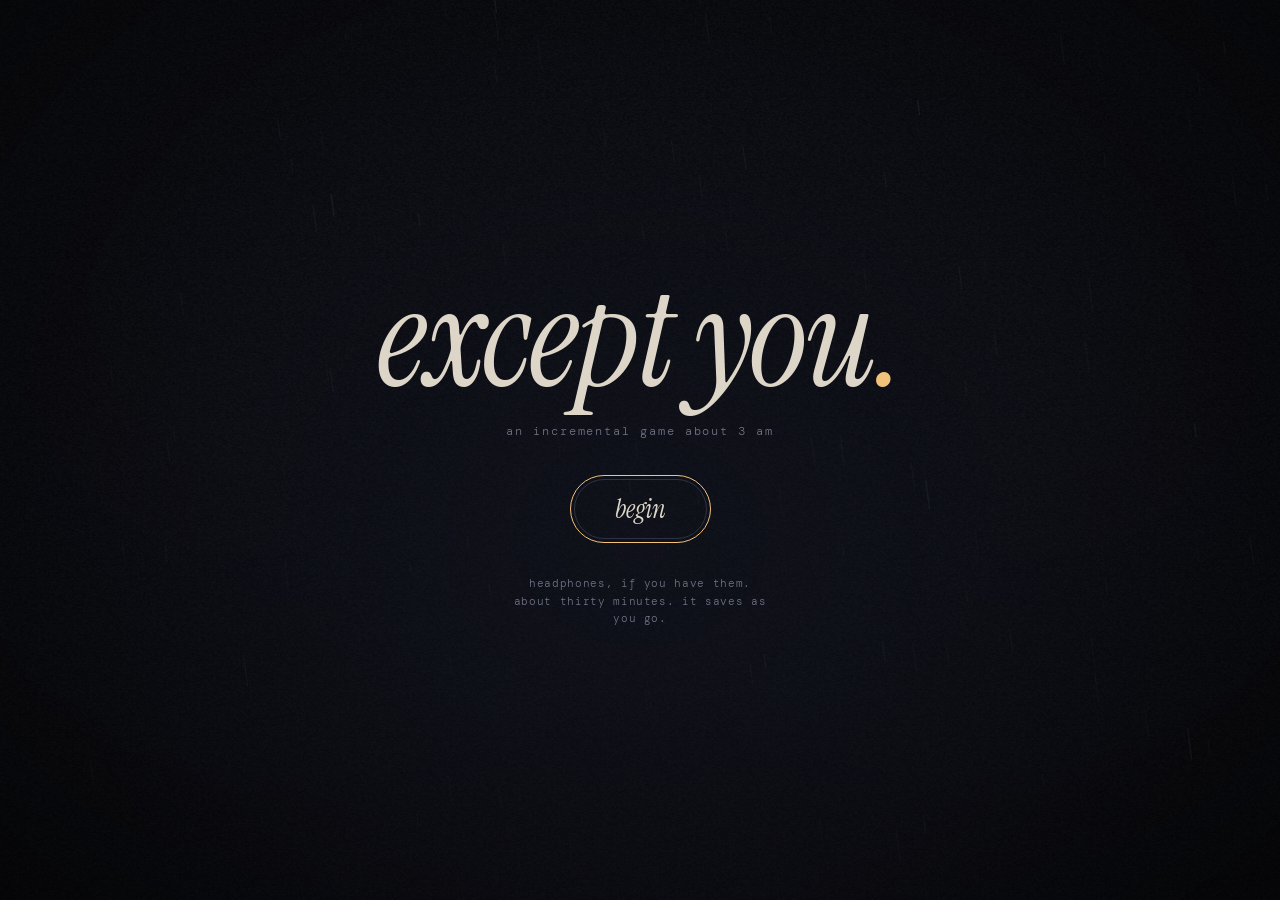
==== commit c2b43eaf: "Get ready for strangers: link preview, favicon, Pages - assets/og.png: 1200x630 link preview drawn b" ====
--- a/index.html
+++ b/index.html
@@ -8,6 +8,14 @@
 <meta name="claude:viewport-fit-sides" content="cover">
 <meta name="description" content="an incremental game about 3 am, the building across the street, and trying to get back to silence.">
 <meta name="theme-color" content="#07080d">
+<meta property="og:type" content="website">
+<meta property="og:title" content="except you.">
+<meta property="og:description" content="an incremental game about 3 am. anybody can find love. except you.">
+<meta property="og:image" content="https://p1kachu1070.github.io/Incremental-acfley-/assets/og.png">
+<meta property="og:image:width" content="1200">
+<meta property="og:image:height" content="630">
+<meta name="twitter:card" content="summary_large_image">
+<link rel="icon" href="data:image/svg+xml,%3Csvg xmlns='http://www.w3.org/2000/svg' viewBox='0 0 32 32'%3E%3Crect width='32' height='32' rx='7' fill='%2307080d'/%3E%3Ccircle cx='16' cy='17' r='4.5' fill='%23f2c27b'/%3E%3C/svg%3E">
 <link rel="preconnect" href="https://fonts.googleapis.com">
 <link rel="preconnect" href="https://fonts.gstatic.com" crossorigin>
 <link rel="stylesheet" href="https://fonts.googleapis.com/css2?family=DM+Mono:wght@300;400;500&family=Instrument+Serif:ital@0;1&family=Spectral:ital,wght@0,300;0,400;1,300;1,400&display=swap">
